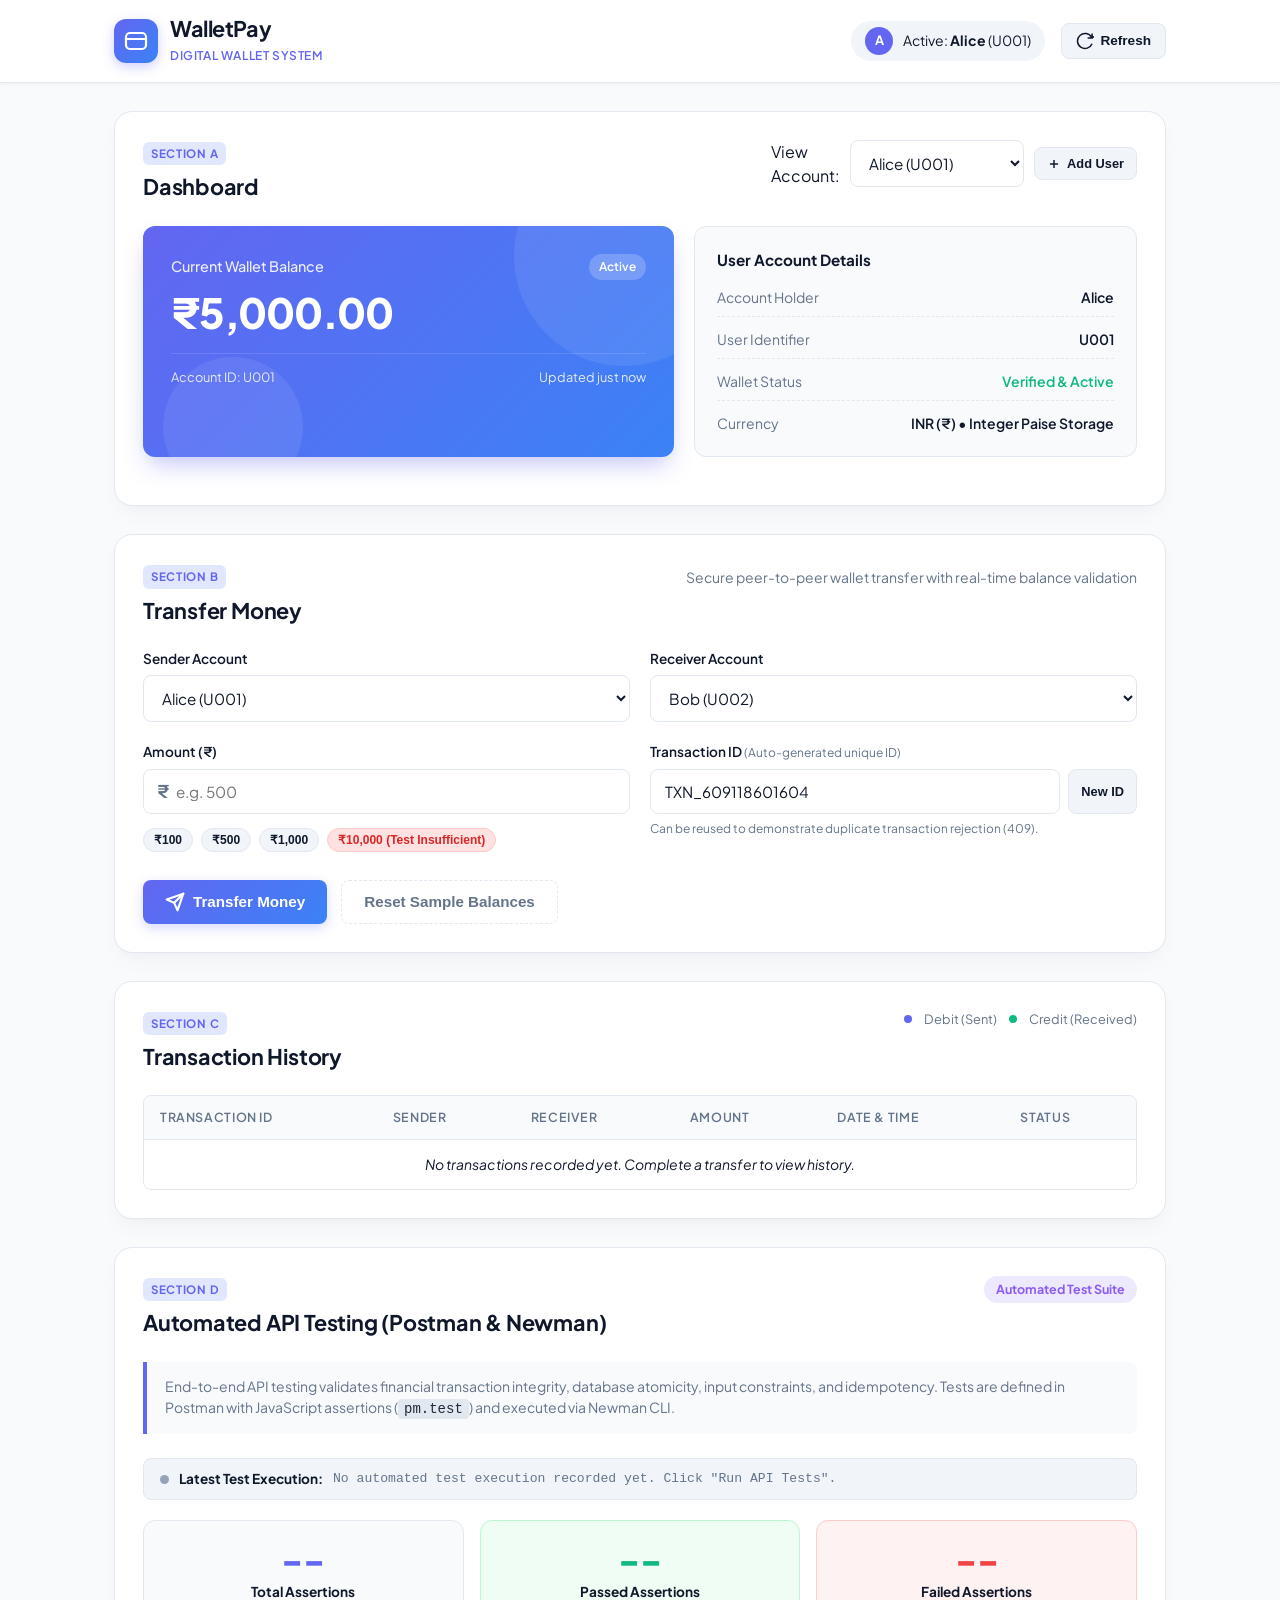
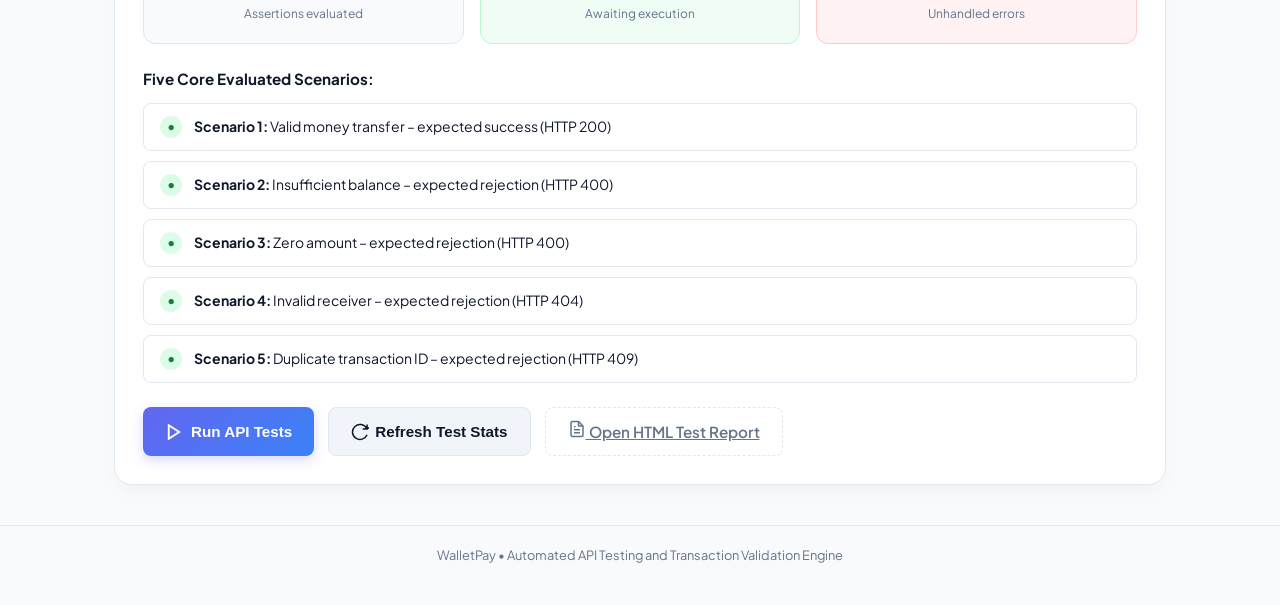
==== frontend/index.html @ a4b041ec "Initial commit: WalletPay Digital Wallet with Automated Postman API Testing" ====
<!DOCTYPE html>
<html lang="en">
<head>
  <meta charset="UTF-8">
  <meta name="viewport" content="width=device-width, initial-scale=1.0">
  <title>WalletPay — Digital Wallet & Money Transfer System</title>
  <link rel="stylesheet" href="style.css">
  <link rel="preconnect" href="https://fonts.googleapis.com">
  <link rel="preconnect" href="https://fonts.gstatic.com" crossorigin>
  <link href="https://fonts.googleapis.com/css2?family=Plus+Jakarta+Sans:wght@400;500;600;700&display=swap" rel="stylesheet">
</head>
<body>
  <!-- Header / Navigation -->
  <header class="app-header">
    <div class="header-container">
      <div class="brand">
        <div class="brand-icon">
          <svg width="24" height="24" viewBox="0 0 24 24" fill="none" stroke="currentColor" stroke-width="2.2" stroke-linecap="round" stroke-linejoin="round">
            <rect x="2" y="4" width="20" height="16" rx="4"></rect>
            <path d="M16 10h.01"></path>
            <path d="M2 10h20"></path>
          </svg>
        </div>
        <div class="brand-text">
          <span class="brand-title">WalletPay</span>
          <span class="brand-subtitle">Digital Wallet System</span>
        </div>
      </div>
      <div class="header-actions">
        <div class="active-user-badge">
          <span class="user-avatar" id="headerAvatar">A</span>
          <span class="user-greeting" id="headerGreeting">Active: <strong>Alice</strong> (U001)</span>
        </div>
        <button id="refreshBtn" class="btn-secondary btn-icon" title="Refresh Wallet Data">
          <svg width="18" height="18" viewBox="0 0 24 24" fill="none" stroke="currentColor" stroke-width="2">
            <path d="M21.5 2v6h-6M21.34 15.57a10 10 0 1 1-.57-8.38l5.67-1.19"/>
          </svg>
          Refresh
        </button>
      </div>
    </div>
  </header>

  <!-- Notification Banner -->
  <div id="notificationArea" class="notification-container"></div>

  <!-- Main Container -->
  <main class="main-layout">
    
    <!-- SECTION A: DASHBOARD -->
    <section class="section card dashboard-section">
      <div class="section-header">
        <div>
          <span class="section-tag">Section A</span>
          <h2 class="section-title">Dashboard</h2>
        </div>
        <div class="user-selector-wrapper">
          <label for="viewUserSelect">View Account:</label>
          <select id="viewUserSelect" class="form-select user-toggle">
            <option value="U001" selected>Alice (U001)</option>
            <option value="U002">Bob (U002)</option>
          </select>
          <button id="openAddUserBtn" class="btn-secondary btn-compact" title="Add New Wallet User">
            <svg width="14" height="14" viewBox="0 0 24 24" fill="none" stroke="currentColor" stroke-width="2.5"><line x1="12" y1="5" x2="12" y2="19"></line><line x1="5" y1="12" x2="19" y2="12"></line></svg>
            Add User
          </button>
        </div>
      </div>

      <div class="dashboard-grid">
        <!-- Balance Card -->
        <div class="balance-card">
          <div class="balance-card-bg-circle circle-1"></div>
          <div class="balance-card-bg-circle circle-2"></div>
          <div class="balance-card-content">
            <div class="balance-label-row">
              <span class="balance-label">Current Wallet Balance</span>
              <span class="balance-chip">Active</span>
            </div>
            <div class="balance-amount" id="currentBalanceDisplay">₹5,000.00</div>
            <div class="balance-footer">
              <span class="balance-account-id" id="accountNumberDisplay">Account ID: U001</span>
              <span class="balance-updated" id="lastUpdatedDisplay">Updated just now</span>
            </div>
          </div>
        </div>

        <!-- User Details Card -->
        <div class="user-details-card">
          <h3 class="card-subtitle">User Account Details</h3>
          <div class="details-list">
            <div class="detail-item">
              <span class="detail-label">Account Holder</span>
              <span class="detail-value" id="accountName">Alice</span>
            </div>
            <div class="detail-item">
              <span class="detail-label">User Identifier</span>
              <span class="detail-value" id="accountUserId">U001</span>
            </div>
            <div class="detail-item">
              <span class="detail-label">Wallet Status</span>
              <span class="detail-value status-active">Verified & Active</span>
            </div>
            <div class="detail-item">
              <span class="detail-label">Currency</span>
              <span class="detail-value">INR (₹) • Integer Paise Storage</span>
            </div>
          </div>
        </div>
      </div>

      <!-- Quick Summary Cards for Active Users (Dynamic) -->
      <div class="accounts-overview" id="accountsOverviewContainer">
        <!-- Rendered dynamically via JavaScript -->
      </div>
    </section>


    <!-- SECTION B: TRANSFER MONEY -->
    <section class="section card transfer-section">
      <div class="section-header">
        <div>
          <span class="section-tag">Section B</span>
          <h2 class="section-title">Transfer Money</h2>
        </div>
        <p class="section-description">Secure peer-to-peer wallet transfer with real-time balance validation</p>
      </div>

      <form id="transferForm" class="transfer-form">
        <div class="form-row two-cols">
          <!-- Sender Selection -->
          <div class="form-group">
            <label for="senderSelect" class="form-label">Sender Account</label>
            <select id="senderSelect" class="form-input" required>
              <option value="U001" selected>Alice (U001)</option>
              <option value="U002">Bob (U002)</option>
            </select>
          </div>

          <!-- Receiver Selection -->
          <div class="form-group">
            <label for="receiverSelect" class="form-label">Receiver Account</label>
            <select id="receiverSelect" class="form-input" required>
              <option value="U002" selected>Bob (U002)</option>
              <option value="U001">Alice (U001)</option>
              <option value="U999_INVALID">Invalid Receiver (U999 - Test Error)</option>
            </select>
          </div>
        </div>

        <div class="form-row two-cols">
          <!-- Amount Input -->
          <div class="form-group">
            <label for="transferAmount" class="form-label">Amount (₹)</label>
            <div class="input-with-prefix">
              <span class="input-prefix">₹</span>
              <input type="number" id="transferAmount" class="form-input" placeholder="e.g. 500" min="1" step="any" required>
            </div>
            <div class="quick-amounts">
              <button type="button" class="btn-chip" onclick="setTransferAmount(100)">₹100</button>
              <button type="button" class="btn-chip" onclick="setTransferAmount(500)">₹500</button>
              <button type="button" class="btn-chip" onclick="setTransferAmount(1000)">₹1,000</button>
              <button type="button" class="btn-chip btn-chip-danger" onclick="setTransferAmount(10000)">₹10,000 (Test Insufficient)</button>
            </div>
          </div>

          <!-- Transaction ID (Auto-Generated) -->
          <div class="form-group">
            <label for="transactionIdInput" class="form-label">
              Transaction ID 
              <span class="label-hint">(Auto-generated unique ID)</span>
            </label>
            <div class="input-with-button">
              <input type="text" id="transactionIdInput" class="form-input" required>
              <button type="button" id="regenerateTxnBtn" class="btn-secondary btn-compact" title="Generate New Transaction ID">New ID</button>
            </div>
            <span class="field-help">Can be reused to demonstrate duplicate transaction rejection (409).</span>
          </div>
        </div>

        <div class="form-actions">
          <button type="submit" id="submitTransferBtn" class="btn-primary btn-large">
            <svg width="20" height="20" viewBox="0 0 24 24" fill="none" stroke="currentColor" stroke-width="2.5" stroke-linecap="round" stroke-linejoin="round">
              <line x1="22" y1="2" x2="11" y2="13"></line>
              <polygon points="22 2 15 22 11 13 2 9 22 2"></polygon>
            </svg>
            Transfer Money
          </button>
          <button type="button" id="resetDemoBtn" class="btn-outline btn-large" title="Restore sample balances">
            Reset Sample Balances
          </button>
        </div>
      </form>
    </section>


    <!-- SECTION C: TRANSACTION HISTORY -->
    <section class="section card history-section">
      <div class="section-header">
        <div>
          <span class="section-tag">Section C</span>
          <h2 class="section-title">Transaction History</h2>
        </div>
        <div class="table-legend">
          <span class="legend-dot dot-debit"></span> Debit (Sent)
          <span class="legend-dot dot-credit"></span> Credit (Received)
        </div>
      </div>

      <div class="table-container">
        <table class="history-table">
          <thead>
            <tr>
              <th>Transaction ID</th>
              <th>Sender</th>
              <th>Receiver</th>
              <th>Amount</th>
              <th>Date & Time</th>
              <th>Status</th>
            </tr>
          </thead>
          <tbody id="transactionTableBody">
            <tr>
              <td colspan="6" class="empty-state">No transactions recorded yet. Complete a transfer to view history.</td>
            </tr>
          </tbody>
        </table>
      </div>
    </section>


    <!-- SECTION D: API TESTING -->
    <section class="section card testing-section">
      <div class="section-header">
        <div>
          <span class="section-tag">Section D</span>
          <h2 class="section-title">Automated API Testing (Postman & Newman)</h2>
        </div>
        <span class="testing-badge">Automated Test Suite</span>
      </div>

      <div class="testing-explanation">
        <p>
          End-to-end API testing validates financial transaction integrity, database atomicity, input constraints, and idempotency. Tests are defined in Postman with JavaScript assertions (<code>pm.test</code>) and executed via Newman CLI.
        </p>
      </div>

      <!-- Latest Execution Timestamp & Status -->
      <div class="latest-execution-bar" id="latestExecutionBanner">
        <span class="exec-dot"></span>
        <span class="exec-label">Latest Test Execution:</span>
        <span id="latestExecutionTime" class="exec-time">No test execution recorded yet</span>
      </div>

      <div class="test-stats-grid">
        <div class="stat-card total-card">
          <div class="stat-number" id="testTotalCount">--</div>
          <div class="stat-label">Total Assertions</div>
          <div class="stat-subtext">Assertions evaluated</div>
        </div>
        <div class="stat-card passed-card">
          <div class="stat-number" id="testPassedCount">--</div>
          <div class="stat-label">Passed Assertions</div>
          <div class="stat-subtext" id="passRateSubtext">Awaiting execution</div>
        </div>
        <div class="stat-card failed-card">
          <div class="stat-number" id="testFailedCount">--</div>
          <div class="stat-label">Failed Assertions</div>
          <div class="stat-subtext">Unhandled errors</div>
        </div>
      </div>

      <div class="test-scenarios-list">
        <h4 class="list-heading">Five Core Evaluated Scenarios:</h4>
        <div class="scenarios-grid" id="scenariosContainer">
          <div class="scenario-item" id="scenarioCard1">
            <span class="scenario-status-icon" id="scenarioIcon1">•</span>
            <div class="scenario-text">
              <strong>Scenario 1:</strong> Valid money transfer – expected success (HTTP 200)
            </div>
          </div>
          <div class="scenario-item" id="scenarioCard2">
            <span class="scenario-status-icon" id="scenarioIcon2">•</span>
            <div class="scenario-text">
              <strong>Scenario 2:</strong> Insufficient balance – expected rejection (HTTP 400)
            </div>
          </div>
          <div class="scenario-item" id="scenarioCard3">
            <span class="scenario-status-icon" id="scenarioIcon3">•</span>
            <div class="scenario-text">
              <strong>Scenario 3:</strong> Zero amount – expected rejection (HTTP 400)
            </div>
          </div>
          <div class="scenario-item" id="scenarioCard4">
            <span class="scenario-status-icon" id="scenarioIcon4">•</span>
            <div class="scenario-text">
              <strong>Scenario 4:</strong> Invalid receiver – expected rejection (HTTP 404)
            </div>
          </div>
          <div class="scenario-item" id="scenarioCard5">
            <span class="scenario-status-icon" id="scenarioIcon5">•</span>
            <div class="scenario-text">
              <strong>Scenario 5:</strong> Duplicate transaction ID – expected rejection (HTTP 409)
            </div>
          </div>
        </div>
      </div>

      <div class="testing-actions">
        <button id="runTestsBtn" class="btn-primary btn-large">
          <svg width="18" height="18" viewBox="0 0 24 24" fill="none" stroke="currentColor" stroke-width="2.5">
            <polygon points="5 3 19 12 5 21 5 3"></polygon>
          </svg>
          Run API Tests
        </button>
        <button id="refreshTestStatsBtn" class="btn-secondary btn-large">
          <svg width="18" height="18" viewBox="0 0 24 24" fill="none" stroke="currentColor" stroke-width="2">
            <path d="M21.5 2v6h-6M21.34 15.57a10 10 0 1 1-.57-8.38l5.67-1.19"/>
          </svg>
          Refresh Test Stats
        </button>
        <a id="viewReportLink" href="/reports/postman_test_report.html" target="_blank" class="btn-outline btn-large">
          <svg width="18" height="18" viewBox="0 0 24 24" fill="none" stroke="currentColor" stroke-width="2">
            <path d="M14 2H6a2 2 0 0 0-2 2v16a2 2 0 0 0 2 2h12a2 2 0 0 0 2-2V8z"></path>
            <polyline points="14 2 14 8 20 8"></polyline>
            <line x1="16" y1="13" x2="8" y2="13"></line>
            <line x1="16" y1="17" x2="8" y2="17"></line>
            <polyline points="10 9 9 9 8 9"></polyline>
          </svg>
          Open HTML Test Report
        </a>
      </div>
    </section>

  </main>

  <!-- Modal: Add New Wallet User -->
  <div id="addUserModal" class="modal-overlay hidden">
    <div class="modal-card">
      <div class="modal-header">
        <h3 class="modal-title">Create New Wallet User</h3>
        <button id="closeAddUserModal" class="modal-close">&times;</button>
      </div>
      <form id="addUserForm" class="modal-form">
        <div class="form-group">
          <label for="newUserName" class="form-label">Account Holder Name</label>
          <input type="text" id="newUserName" class="form-input" placeholder="e.g. Charlie" required>
        </div>
        <div class="form-group">
          <label for="newUserBalance" class="form-label">Initial Balance (₹)</label>
          <div class="input-with-prefix">
            <span class="input-prefix">₹</span>
            <input type="number" id="newUserBalance" class="form-input" placeholder="e.g. 3000" min="0" step="any" required>
          </div>
        </div>
        <div class="form-group">
          <label for="newUserId" class="form-label">User Identifier <span class="label-hint">(Optional, e.g. U003)</span></label>
          <input type="text" id="newUserId" class="form-input" placeholder="Leave blank to auto-generate (e.g. U003)">
        </div>
        <div class="modal-actions">
          <button type="submit" id="submitAddUserBtn" class="btn-primary btn-large">Create Wallet</button>
          <button type="button" id="cancelAddUserBtn" class="btn-secondary btn-large">Cancel</button>
        </div>
      </form>
    </div>
  </div>

  <!-- Footer -->
  <footer class="app-footer">
    <div class="footer-container">
      <p>WalletPay • Automated API Testing and Transaction Validation Engine</p>
    </div>
  </footer>

  <script src="script.js"></script>
</body>
</html>
---- frontend/style.css ----
/* ==========================================================================
   WalletPay — Modern Digital Wallet Dashboard Styles
   Clean white background, purple & blue accents, rounded cards, subtle shadows
   ========================================================================== */

:root {
  --bg-body: #f8fafc;
  --bg-card: #ffffff;
  --primary: #6366f1;          /* Indigo/Purple accent */
  --primary-hover: #4f46e5;
  --primary-light: #e0e7ff;
  --primary-gradient: linear-gradient(135deg, #6366f1 0%, #3b82f6 100%);
  --accent-purple: #8b5cf6;
  --accent-blue: #3b82f6;
  --text-main: #0f172a;
  --text-muted: #64748b;
  --text-sub: #94a3b8;
  --border-color: #e2e8f0;
  --success: #10b981;
  --success-light: #ecfdf5;
  --danger: #ef4444;
  --danger-light: #fef2f2;
  --warning: #f59e0b;
  --radius-lg: 18px;
  --radius-md: 12px;
  --radius-sm: 8px;
  --shadow-sm: 0 1px 3px rgba(0, 0, 0, 0.05);
  --shadow-card: 0 10px 25px -5px rgba(15, 23, 42, 0.04), 0 8px 10px -6px rgba(15, 23, 42, 0.02);
  --shadow-hover: 0 20px 30px -10px rgba(99, 102, 241, 0.12);
  --font-family: 'Plus Jakarta Sans', system-ui, -apple-system, BlinkMacSystemFont, "Segoe UI", Roboto, sans-serif;
}

* {
  margin: 0;
  padding: 0;
  box-sizing: border-box;
}

body {
  font-family: var(--font-family);
  background-color: var(--bg-body);
  color: var(--text-main);
  line-height: 1.5;
  -webkit-font-smoothing: antialiased;
  padding-bottom: 40px;
}

/* Header */
.app-header {
  background: var(--bg-card);
  border-bottom: 1px solid var(--border-color);
  position: sticky;
  top: 0;
  z-index: 100;
  box-shadow: var(--shadow-sm);
}

.header-container {
  max-width: 1100px;
  margin: 0 auto;
  padding: 16px 24px;
  display: flex;
  align-items: center;
  justify-content: space-between;
}

.brand {
  display: flex;
  align-items: center;
  gap: 12px;
}

.brand-icon {
  width: 44px;
  height: 44px;
  background: var(--primary-gradient);
  color: #ffffff;
  border-radius: var(--radius-md);
  display: flex;
  align-items: center;
  justify-content: center;
  box-shadow: 0 4px 12px rgba(99, 102, 241, 0.3);
}

.brand-title {
  font-size: 1.35rem;
  font-weight: 700;
  color: var(--text-main);
  letter-spacing: -0.02em;
  display: block;
  line-height: 1.2;
}

.brand-subtitle {
  font-size: 0.75rem;
  font-weight: 600;
  text-transform: uppercase;
  letter-spacing: 0.05em;
  color: var(--primary);
}

.header-actions {
  display: flex;
  align-items: center;
  gap: 16px;
}

.active-user-badge {
  display: flex;
  align-items: center;
  gap: 10px;
  background: #f1f5f9;
  padding: 6px 14px;
  border-radius: 9999px;
  font-size: 0.875rem;
}

.user-avatar {
  width: 28px;
  height: 28px;
  border-radius: 50%;
  background: var(--primary);
  color: white;
  display: flex;
  align-items: center;
  justify-content: center;
  font-weight: 700;
  font-size: 0.8rem;
}

/* Main Layout */
.main-layout {
  max-width: 1100px;
  margin: 28px auto;
  padding: 0 24px;
  display: flex;
  flex-direction: column;
  gap: 28px;
}

/* Card Container */
.card {
  background: var(--bg-card);
  border-radius: var(--radius-lg);
  border: 1px solid var(--border-color);
  box-shadow: var(--shadow-card);
  padding: 28px;
  transition: transform 0.2s ease, box-shadow 0.2s ease;
}

.card:hover {
  box-shadow: var(--shadow-hover);
}

/* Section Header */
.section-header {
  display: flex;
  align-items: flex-start;
  justify-content: space-between;
  margin-bottom: 22px;
  flex-wrap: wrap;
  gap: 12px;
}

.section-tag {
  display: inline-block;
  font-size: 0.72rem;
  font-weight: 700;
  text-transform: uppercase;
  letter-spacing: 0.06em;
  color: var(--primary);
  background: var(--primary-light);
  padding: 3px 8px;
  border-radius: 6px;
  margin-bottom: 6px;
}

.section-title {
  font-size: 1.35rem;
  font-weight: 700;
  color: var(--text-main);
  letter-spacing: -0.01em;
}

.section-description {
  font-size: 0.875rem;
  color: var(--text-muted);
  margin-top: 4px;
}

/* Section A: Dashboard Styles */
.dashboard-grid {
  display: grid;
  grid-template-columns: 1.2fr 1fr;
  gap: 20px;
  margin-bottom: 20px;
}

.balance-card {
  background: var(--primary-gradient);
  color: white;
  border-radius: var(--radius-md);
  padding: 28px;
  position: relative;
  overflow: hidden;
  box-shadow: 0 12px 24px -6px rgba(99, 102, 241, 0.4);
}

.balance-card-bg-circle {
  position: absolute;
  border-radius: 50%;
  background: rgba(255, 255, 255, 0.08);
  pointer-events: none;
}

.circle-1 {
  width: 220px;
  height: 220px;
  top: -80px;
  right: -60px;
}

.circle-2 {
  width: 140px;
  height: 140px;
  bottom: -40px;
  left: 20px;
}

.balance-card-content {
  position: relative;
  z-index: 1;
}

.balance-label-row {
  display: flex;
  align-items: center;
  justify-content: space-between;
  margin-bottom: 12px;
}

.balance-label {
  font-size: 0.9rem;
  font-weight: 500;
  opacity: 0.9;
}

.balance-chip {
  background: rgba(255, 255, 255, 0.2);
  padding: 4px 10px;
  border-radius: 9999px;
  font-size: 0.75rem;
  font-weight: 600;
}

.balance-amount {
  font-size: 2.6rem;
  font-weight: 800;
  letter-spacing: -0.03em;
  margin-bottom: 20px;
  line-height: 1;
}

.balance-footer {
  display: flex;
  justify-content: space-between;
  align-items: center;
  font-size: 0.8rem;
  opacity: 0.85;
  border-top: 1px solid rgba(255, 255, 255, 0.15);
  padding-top: 14px;
}

.user-details-card {
  background: #f8fafc;
  border: 1px solid var(--border-color);
  border-radius: var(--radius-md);
  padding: 22px;
}

.card-subtitle {
  font-size: 0.95rem;
  font-weight: 700;
  color: var(--text-main);
  margin-bottom: 16px;
}

.details-list {
  display: flex;
  flex-direction: column;
  gap: 12px;
}

.detail-item {
  display: flex;
  justify-content: space-between;
  align-items: center;
  padding-bottom: 8px;
  border-bottom: 1px dashed var(--border-color);
  font-size: 0.875rem;
}

.detail-item:last-child {
  border-bottom: none;
  padding-bottom: 0;
}

.detail-label {
  color: var(--text-muted);
}

.detail-value {
  font-weight: 600;
  color: var(--text-main);
}

.status-active {
  color: var(--success);
}

/* Account Overview Pills */
.accounts-overview {
  display: grid;
  grid-template-columns: 1fr 1fr;
  gap: 16px;
}

.account-pill-card {
  display: flex;
  align-items: center;
  gap: 14px;
  padding: 14px 18px;
  border: 1px solid var(--border-color);
  border-radius: var(--radius-md);
  cursor: pointer;
  transition: all 0.2s ease;
  background: #ffffff;
}

.account-pill-card:hover {
  border-color: var(--primary);
  background: #faf5ff;
}

.account-pill-card.active {
  border-color: var(--primary);
  background: #f5f3ff;
  box-shadow: 0 0 0 2px var(--primary-light);
}

.pill-avatar {
  width: 40px;
  height: 40px;
  border-radius: 50%;
  background: var(--primary);
  color: white;
  display: flex;
  align-items: center;
  justify-content: center;
  font-weight: 700;
  font-size: 1rem;
}

.pill-avatar.avatar-blue {
  background: var(--accent-blue);
}

.pill-info {
  display: flex;
  flex-direction: column;
}

.pill-name {
  font-size: 0.85rem;
  color: var(--text-muted);
  font-weight: 500;
}

.pill-balance {
  font-size: 1.1rem;
  font-weight: 700;
  color: var(--text-main);
}

/* Section B: Transfer Form */
.transfer-form {
  display: flex;
  flex-direction: column;
  gap: 20px;
}

.form-row {
  display: grid;
  gap: 20px;
}

.form-row.two-cols {
  grid-template-columns: 1fr 1fr;
}

.form-group {
  display: flex;
  flex-direction: column;
  gap: 6px;
}

.form-label {
  font-size: 0.85rem;
  font-weight: 600;
  color: var(--text-main);
}

.label-hint {
  font-weight: 400;
  color: var(--text-muted);
  font-size: 0.75rem;
}

.form-input, .form-select {
  width: 100%;
  padding: 12px 14px;
  border: 1px solid var(--border-color);
  border-radius: var(--radius-sm);
  font-family: inherit;
  font-size: 0.95rem;
  color: var(--text-main);
  background: #ffffff;
  transition: border-color 0.15s ease, box-shadow 0.15s ease;
}

.form-input:focus, .form-select:focus {
  outline: none;
  border-color: var(--primary);
  box-shadow: 0 0 0 3px var(--primary-light);
}

.input-with-prefix {
  position: relative;
  display: flex;
  align-items: center;
}

.input-prefix {
  position: absolute;
  left: 14px;
  font-weight: 700;
  color: var(--text-muted);
  font-size: 1.1rem;
  pointer-events: none;
}

.input-with-prefix .form-input {
  padding-left: 32px;
}

.quick-amounts {
  display: flex;
  gap: 8px;
  margin-top: 8px;
  flex-wrap: wrap;
}

.btn-chip {
  background: #f1f5f9;
  border: 1px solid var(--border-color);
  border-radius: 9999px;
  padding: 4px 10px;
  font-size: 0.75rem;
  font-weight: 600;
  cursor: pointer;
  color: var(--text-main);
  transition: all 0.15s ease;
}

.btn-chip:hover {
  background: var(--primary-light);
  color: var(--primary-hover);
  border-color: var(--primary);
}

.btn-chip-danger {
  color: #dc2626;
  background: #fee2e2;
  border-color: #fecaca;
}

.btn-chip-danger:hover {
  background: #fca5a5;
  color: #991b1b;
}

.input-with-button {
  display: flex;
  gap: 8px;
}

.field-help {
  font-size: 0.75rem;
  color: var(--text-muted);
}

.form-actions {
  display: flex;
  gap: 14px;
  margin-top: 8px;
}

/* Buttons */
.btn-primary {
  background: var(--primary-gradient);
  color: white;
  border: none;
  border-radius: var(--radius-sm);
  font-weight: 600;
  font-size: 0.95rem;
  cursor: pointer;
  display: inline-flex;
  align-items: center;
  justify-content: center;
  gap: 8px;
  transition: all 0.2s ease;
  box-shadow: 0 4px 12px rgba(99, 102, 241, 0.25);
}

.btn-primary:hover {
  background: linear-gradient(135deg, #4f46e5 0%, #2563eb 100%);
  box-shadow: 0 6px 16px rgba(99, 102, 241, 0.35);
  transform: translateY(-1px);
}

.btn-primary:active {
  transform: translateY(0);
}

.btn-secondary {
  background: #f1f5f9;
  color: var(--text-main);
  border: 1px solid var(--border-color);
  border-radius: var(--radius-sm);
  font-weight: 600;
  cursor: pointer;
  display: inline-flex;
  align-items: center;
  justify-content: center;
  gap: 6px;
  transition: all 0.15s ease;
}

.btn-secondary:hover {
  background: #e2e8f0;
}

.btn-outline {
  background: transparent;
  color: var(--text-muted);
  border: 1px dashed var(--border-color);
  border-radius: var(--radius-sm);
  font-weight: 600;
  cursor: pointer;
  transition: all 0.15s ease;
}

.btn-outline:hover {
  border-color: var(--danger);
  color: var(--danger);
  background: var(--danger-light);
}

.btn-large {
  padding: 12px 22px;
  font-size: 0.95rem;
}

.btn-compact {
  padding: 8px 12px;
  font-size: 0.8rem;
  white-space: nowrap;
}

.btn-icon {
  padding: 8px 14px;
  font-size: 0.85rem;
}

/* Notifications */
.notification-container {
  max-width: 1100px;
  margin: 16px auto 0;
  padding: 0 24px;
}

.alert {
  padding: 14px 18px;
  border-radius: var(--radius-sm);
  margin-bottom: 12px;
  font-size: 0.9rem;
  display: flex;
  align-items: center;
  justify-content: space-between;
  animation: slideDown 0.25s ease;
}

@keyframes slideDown {
  from { opacity: 0; transform: translateY(-8px); }
  to { opacity: 1; transform: translateY(0); }
}

.alert-success {
  background: var(--success-light);
  color: #065f46;
  border: 1px solid #a7f3d0;
}

.alert-error {
  background: var(--danger-light);
  color: #991b1b;
  border: 1px solid #fecaca;
}

.alert-close {
  background: transparent;
  border: none;
  font-size: 1.2rem;
  cursor: pointer;
  color: inherit;
  opacity: 0.7;
}

.alert-close:hover {
  opacity: 1;
}

/* Section C: History Table */
.table-legend {
  font-size: 0.8rem;
  color: var(--text-muted);
  display: flex;
  align-items: center;
  gap: 12px;
}

.legend-dot {
  display: inline-block;
  width: 8px;
  height: 8px;
  border-radius: 50%;
}

.dot-debit {
  background: #6366f1;
}

.dot-credit {
  background: #10b981;
}

.table-container {
  overflow-x: auto;
  border: 1px solid var(--border-color);
  border-radius: var(--radius-sm);
}

.history-table {
  width: 100%;
  border-collapse: collapse;
  text-align: left;
  font-size: 0.875rem;
}

.history-table th {
  background: #f8fafc;
  padding: 12px 16px;
  font-weight: 600;
  color: var(--text-muted);
  font-size: 0.78rem;
  text-transform: uppercase;
  letter-spacing: 0.05em;
  border-bottom: 1px solid var(--border-color);
}

.history-table td {
  padding: 14px 16px;
  border-bottom: 1px solid var(--border-color);
  color: var(--text-main);
}

.history-table tr:last-child td {
  border-bottom: none;
}

.history-table tr:hover {
  background: #fafafa;
}

.txn-id-code {
  font-family: monospace;
  font-size: 0.8rem;
  background: #f1f5f9;
  padding: 3px 6px;
  border-radius: 4px;
  color: var(--text-main);
}

.amount-debit {
  font-weight: 700;
  color: #4f46e5;
}

.amount-credit {
  font-weight: 700;
  color: var(--success);
}

.badge-status {
  display: inline-block;
  padding: 3px 8px;
  border-radius: 9999px;
  font-size: 0.72rem;
  font-weight: 700;
}

.badge-success {
  background: var(--success-light);
  color: #047857;
}

.badge-failed {
  background: var(--danger-light);
  color: #b91c1c;
}

.empty-state {
  text-align: center;
  color: var(--text-muted);
  padding: 32px 16px;
  font-style: italic;
}

/* Section D: API Testing */
.testing-badge {
  background: #ede9fe;
  color: var(--accent-purple);
  padding: 4px 12px;
  border-radius: 9999px;
  font-size: 0.78rem;
  font-weight: 700;
}

.testing-explanation {
  background: #f8fafc;
  border-left: 4px solid var(--primary);
  padding: 14px 18px;
  border-radius: 0 var(--radius-sm) var(--radius-sm) 0;
  font-size: 0.875rem;
  color: var(--text-muted);
  margin-bottom: 24px;
}

.testing-explanation code {
  background: #e2e8f0;
  padding: 2px 6px;
  border-radius: 4px;
  font-family: monospace;
  color: #1e293b;
}

/* Latest Execution Bar */
.latest-execution-bar {
  display: flex;
  align-items: center;
  gap: 10px;
  background: #f1f5f9;
  border: 1px solid var(--border-color);
  padding: 10px 16px;
  border-radius: var(--radius-sm);
  margin-bottom: 20px;
  font-size: 0.85rem;
}

.exec-dot {
  width: 9px;
  height: 9px;
  border-radius: 50%;
  background: var(--success);
  display: inline-block;
  box-shadow: 0 0 0 3px rgba(16, 185, 129, 0.2);
}

.exec-dot.exec-dot-idle {
  background: var(--text-sub);
  box-shadow: none;
}

.exec-dot.exec-dot-failed {
  background: var(--danger);
  box-shadow: 0 0 0 3px rgba(239, 68, 68, 0.2);
}

.spinner {
  animation: spin 0.8s linear infinite;
}

@keyframes spin {
  100% { transform: rotate(360deg); }
}

.exec-label {
  font-weight: 700;
  color: var(--text-main);
}

.exec-time {
  color: var(--text-muted);
  font-family: monospace;
  font-size: 0.82rem;
}

.test-stats-grid {
  display: grid;
  grid-template-columns: repeat(3, 1fr);
  gap: 16px;
  margin-bottom: 24px;
}

.stat-card {
  padding: 20px;
  border-radius: var(--radius-md);
  border: 1px solid var(--border-color);
  text-align: center;
}

.total-card {
  background: #f8fafc;
}

.passed-card {
  background: #f0fdf4;
  border-color: #bbf7d0;
}

.failed-card {
  background: #fef2f2;
  border-color: #fecaca;
}

.stat-number {
  font-size: 2.2rem;
  font-weight: 800;
  line-height: 1;
  margin-bottom: 6px;
}

.total-card .stat-number {
  color: var(--primary);
}

.passed-card .stat-number {
  color: var(--success);
}

.failed-card .stat-number {
  color: var(--danger);
}

.stat-label {
  font-size: 0.85rem;
  font-weight: 700;
  color: var(--text-main);
}

.stat-subtext {
  font-size: 0.75rem;
  color: var(--text-muted);
  margin-top: 2px;
}

.test-scenarios-list {
  margin-bottom: 24px;
}

.list-heading {
  font-size: 0.95rem;
  font-weight: 700;
  margin-bottom: 12px;
}

.scenarios-grid {
  display: flex;
  flex-direction: column;
  gap: 10px;
}

.scenario-item {
  display: flex;
  align-items: center;
  gap: 12px;
  padding: 12px 16px;
  border-radius: var(--radius-sm);
  background: #ffffff;
  border: 1px solid var(--border-color);
  font-size: 0.875rem;
}

.scenario-item.passed {
  border-left: 4px solid var(--success);
}

.scenario-item.failed {
  border-left: 4px solid var(--danger);
  background: #fef2f2;
}

.scenario-status-icon {
  width: 22px;
  height: 22px;
  border-radius: 50%;
  background: #dcfce7;
  color: #15803d;
  display: flex;
  align-items: center;
  justify-content: center;
  font-weight: bold;
  font-size: 0.8rem;
  flex-shrink: 0;
}

.scenario-status-icon.failed {
  background: #fee2e2;
  color: #b91c1c;
}

.testing-actions {
  display: flex;
  gap: 14px;
  flex-wrap: wrap;
}

/* Footer */
.app-footer {
  text-align: center;
  margin-top: 40px;
  padding-top: 20px;
  border-top: 1px solid var(--border-color);
  font-size: 0.8rem;
  color: var(--text-muted);
}

/* User Selector Wrapper */
.user-selector-wrapper {
  display: flex;
  align-items: center;
  gap: 10px;
}

/* Modal Overlay & Card */
.modal-overlay {
  position: fixed;
  top: 0;
  left: 0;
  right: 0;
  bottom: 0;
  background: rgba(15, 23, 42, 0.5);
  backdrop-filter: blur(4px);
  display: flex;
  align-items: center;
  justify-content: center;
  z-index: 1000;
  padding: 20px;
  animation: fadeIn 0.2s ease;
}

.modal-overlay.hidden {
  display: none;
}

@keyframes fadeIn {
  from { opacity: 0; }
  to { opacity: 1; }
}

.modal-card {
  background: #ffffff;
  border-radius: var(--radius-lg);
  padding: 28px;
  max-width: 440px;
  width: 100%;
  box-shadow: 0 20px 25px -5px rgba(0, 0, 0, 0.12), 0 10px 10px -5px rgba(0, 0, 0, 0.04);
  border: 1px solid var(--border-color);
}

.modal-header {
  display: flex;
  justify-content: space-between;
  align-items: center;
  margin-bottom: 20px;
}

.modal-title {
  font-size: 1.15rem;
  font-weight: 700;
  color: var(--text-main);
}

.modal-close {
  background: transparent;
  border: none;
  font-size: 1.5rem;
  color: var(--text-muted);
  cursor: pointer;
  line-height: 1;
}

.modal-close:hover {
  color: var(--text-main);
}

.modal-form {
  display: flex;
  flex-direction: column;
  gap: 16px;
}

.modal-actions {
  display: flex;
  gap: 12px;
  margin-top: 10px;
}

/* Responsive adjustments */
@media (max-width: 768px) {
  .dashboard-grid, .form-row.two-cols, .accounts-overview, .test-stats-grid {
    grid-template-columns: 1fr;
  }

  .header-container {
    flex-direction: column;
    align-items: flex-start;
    gap: 12px;
  }

  .header-actions {
    width: 100%;
    justify-content: space-between;
  }

  .form-actions, .testing-actions {
    flex-direction: column;
  }
}
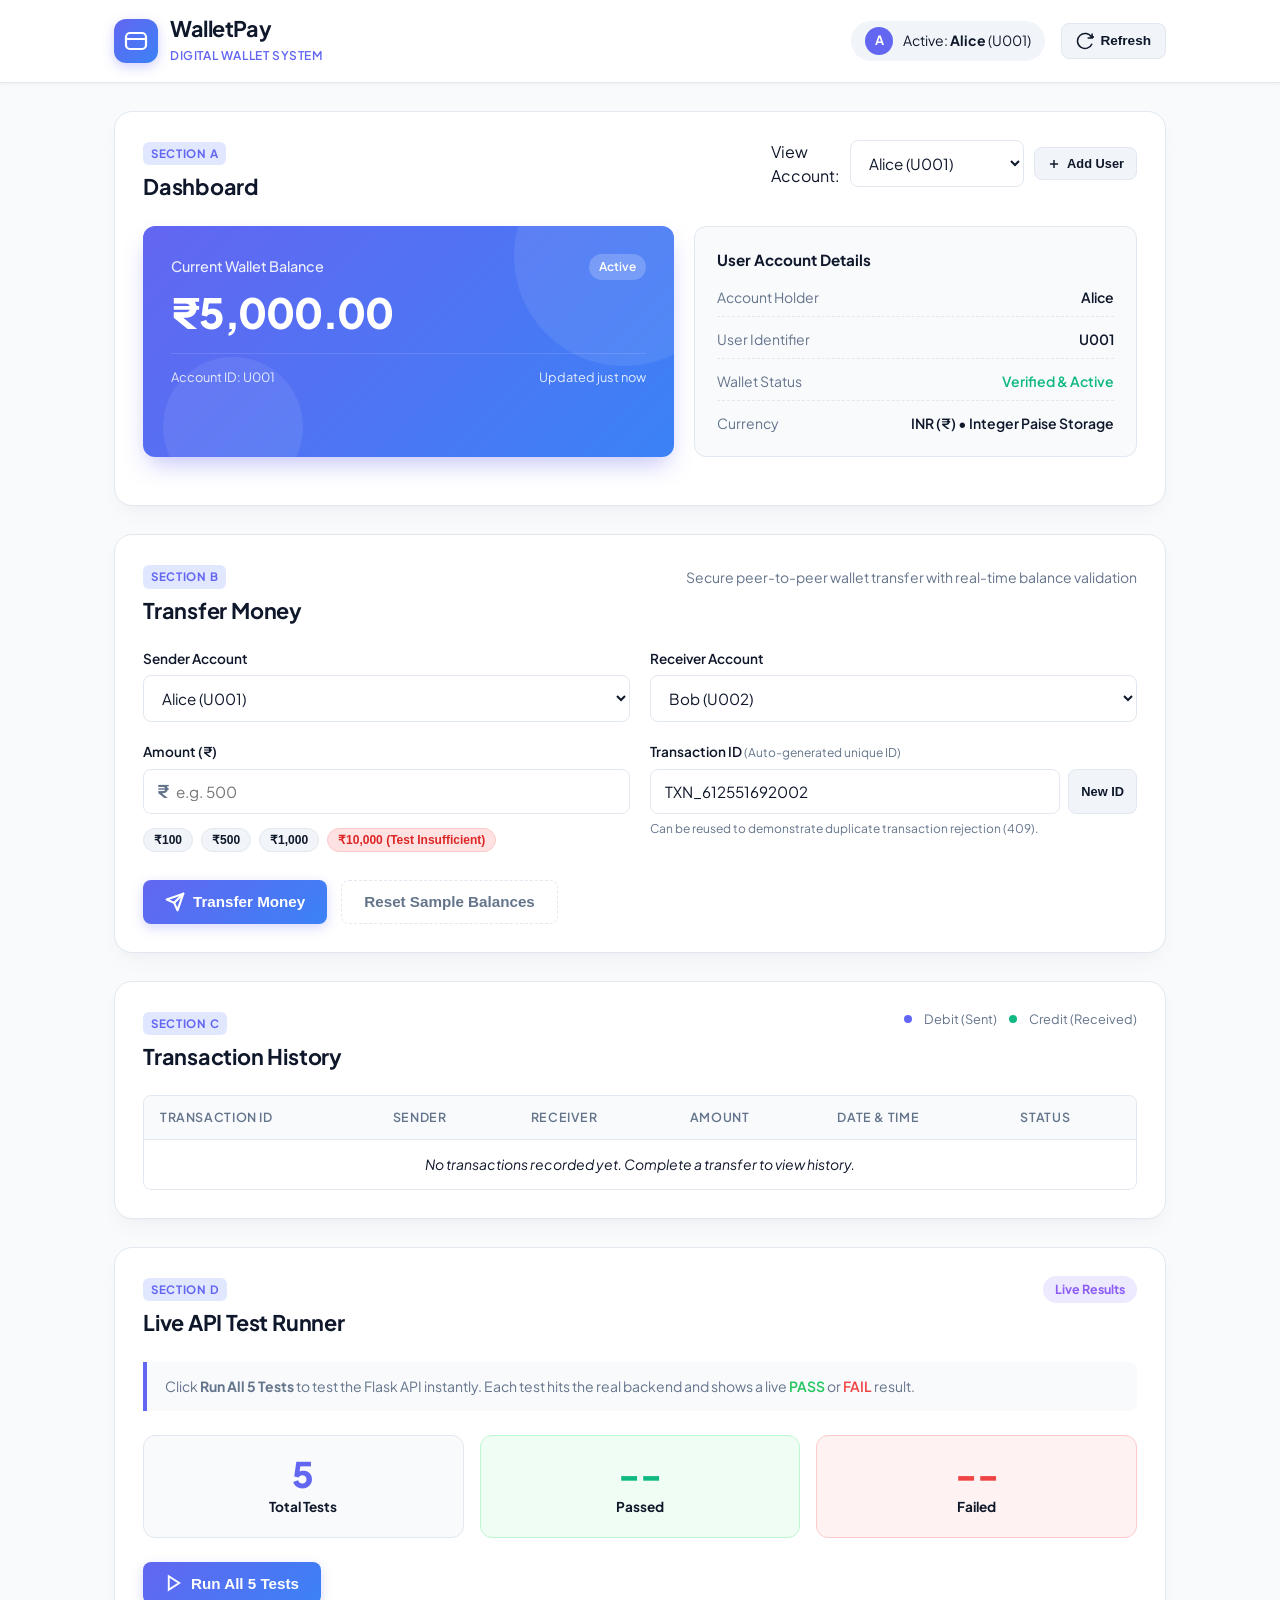
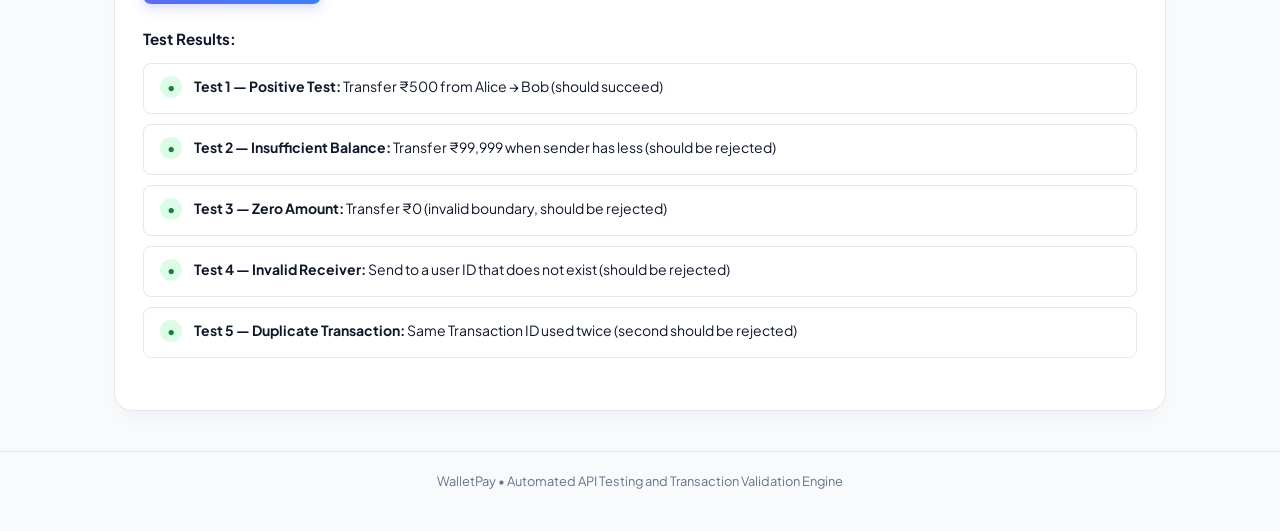
==== commit 23516738: "Fix: Replace static Newman report with live browser-based API test runner" ====
--- a/frontend/index.html
+++ b/frontend/index.html
@@ -234,101 +234,87 @@
       <div class="section-header">
         <div>
           <span class="section-tag">Section D</span>
-          <h2 class="section-title">Automated API Testing (Postman & Newman)</h2>
-        </div>
-        <span class="testing-badge">Automated Test Suite</span>
+          <h2 class="section-title">Live API Test Runner</h2>
+        </div>
+        <span class="testing-badge">Live Results</span>
       </div>
 
       <div class="testing-explanation">
         <p>
-          End-to-end API testing validates financial transaction integrity, database atomicity, input constraints, and idempotency. Tests are defined in Postman with JavaScript assertions (<code>pm.test</code>) and executed via Newman CLI.
+          Click <strong>Run All 5 Tests</strong> to test the Flask API instantly. Each test hits the real backend and shows a live <span style="color:#22c55e;font-weight:600;">PASS</span> or <span style="color:#ef4444;font-weight:600;">FAIL</span> result.
         </p>
-      </div>
-
-      <!-- Latest Execution Timestamp & Status -->
-      <div class="latest-execution-bar" id="latestExecutionBanner">
-        <span class="exec-dot"></span>
-        <span class="exec-label">Latest Test Execution:</span>
-        <span id="latestExecutionTime" class="exec-time">No test execution recorded yet</span>
       </div>
 
       <div class="test-stats-grid">
         <div class="stat-card total-card">
-          <div class="stat-number" id="testTotalCount">--</div>
-          <div class="stat-label">Total Assertions</div>
-          <div class="stat-subtext">Assertions evaluated</div>
+          <div class="stat-number" id="testTotalCount">5</div>
+          <div class="stat-label">Total Tests</div>
         </div>
         <div class="stat-card passed-card">
           <div class="stat-number" id="testPassedCount">--</div>
-          <div class="stat-label">Passed Assertions</div>
-          <div class="stat-subtext" id="passRateSubtext">Awaiting execution</div>
+          <div class="stat-label">Passed</div>
         </div>
         <div class="stat-card failed-card">
           <div class="stat-number" id="testFailedCount">--</div>
-          <div class="stat-label">Failed Assertions</div>
-          <div class="stat-subtext">Unhandled errors</div>
-        </div>
-      </div>
-
-      <div class="test-scenarios-list">
-        <h4 class="list-heading">Five Core Evaluated Scenarios:</h4>
-        <div class="scenarios-grid" id="scenariosContainer">
-          <div class="scenario-item" id="scenarioCard1">
-            <span class="scenario-status-icon" id="scenarioIcon1">•</span>
-            <div class="scenario-text">
-              <strong>Scenario 1:</strong> Valid money transfer – expected success (HTTP 200)
-            </div>
-          </div>
-          <div class="scenario-item" id="scenarioCard2">
-            <span class="scenario-status-icon" id="scenarioIcon2">•</span>
-            <div class="scenario-text">
-              <strong>Scenario 2:</strong> Insufficient balance – expected rejection (HTTP 400)
-            </div>
-          </div>
-          <div class="scenario-item" id="scenarioCard3">
-            <span class="scenario-status-icon" id="scenarioIcon3">•</span>
-            <div class="scenario-text">
-              <strong>Scenario 3:</strong> Zero amount – expected rejection (HTTP 400)
-            </div>
-          </div>
-          <div class="scenario-item" id="scenarioCard4">
-            <span class="scenario-status-icon" id="scenarioIcon4">•</span>
-            <div class="scenario-text">
-              <strong>Scenario 4:</strong> Invalid receiver – expected rejection (HTTP 404)
-            </div>
-          </div>
-          <div class="scenario-item" id="scenarioCard5">
-            <span class="scenario-status-icon" id="scenarioIcon5">•</span>
-            <div class="scenario-text">
-              <strong>Scenario 5:</strong> Duplicate transaction ID – expected rejection (HTTP 409)
-            </div>
-          </div>
-        </div>
-      </div>
-
-      <div class="testing-actions">
+          <div class="stat-label">Failed</div>
+        </div>
+      </div>
+
+      <div class="testing-actions" style="margin-bottom:24px;">
         <button id="runTestsBtn" class="btn-primary btn-large">
           <svg width="18" height="18" viewBox="0 0 24 24" fill="none" stroke="currentColor" stroke-width="2.5">
             <polygon points="5 3 19 12 5 21 5 3"></polygon>
           </svg>
-          Run API Tests
+          Run All 5 Tests
         </button>
-        <button id="refreshTestStatsBtn" class="btn-secondary btn-large">
-          <svg width="18" height="18" viewBox="0 0 24 24" fill="none" stroke="currentColor" stroke-width="2">
-            <path d="M21.5 2v6h-6M21.34 15.57a10 10 0 1 1-.57-8.38l5.67-1.19"/>
-          </svg>
-          Refresh Test Stats
-        </button>
-        <a id="viewReportLink" href="/reports/postman_test_report.html" target="_blank" class="btn-outline btn-large">
-          <svg width="18" height="18" viewBox="0 0 24 24" fill="none" stroke="currentColor" stroke-width="2">
-            <path d="M14 2H6a2 2 0 0 0-2 2v16a2 2 0 0 0 2 2h12a2 2 0 0 0 2-2V8z"></path>
-            <polyline points="14 2 14 8 20 8"></polyline>
-            <line x1="16" y1="13" x2="8" y2="13"></line>
-            <line x1="16" y1="17" x2="8" y2="17"></line>
-            <polyline points="10 9 9 9 8 9"></polyline>
-          </svg>
-          Open HTML Test Report
-        </a>
+        <span id="lastRunTime" style="font-size:13px;color:#888;align-self:center;"></span>
+      </div>
+
+      <div class="test-scenarios-list">
+        <h4 class="list-heading">Test Results:</h4>
+        <div class="scenarios-grid" id="scenariosContainer">
+
+          <div class="scenario-item" id="scenarioCard1">
+            <span class="scenario-status-icon" id="scenarioIcon1">&bull;</span>
+            <div class="scenario-text">
+              <strong>Test 1 &mdash; Positive Test:</strong> Transfer &#8377;500 from Alice &rarr; Bob (should succeed)
+              <div id="scenarioDetail1" class="scenario-detail"></div>
+            </div>
+          </div>
+
+          <div class="scenario-item" id="scenarioCard2">
+            <span class="scenario-status-icon" id="scenarioIcon2">&bull;</span>
+            <div class="scenario-text">
+              <strong>Test 2 &mdash; Insufficient Balance:</strong> Transfer &#8377;99,999 when sender has less (should be rejected)
+              <div id="scenarioDetail2" class="scenario-detail"></div>
+            </div>
+          </div>
+
+          <div class="scenario-item" id="scenarioCard3">
+            <span class="scenario-status-icon" id="scenarioIcon3">&bull;</span>
+            <div class="scenario-text">
+              <strong>Test 3 &mdash; Zero Amount:</strong> Transfer &#8377;0 (invalid boundary, should be rejected)
+              <div id="scenarioDetail3" class="scenario-detail"></div>
+            </div>
+          </div>
+
+          <div class="scenario-item" id="scenarioCard4">
+            <span class="scenario-status-icon" id="scenarioIcon4">&bull;</span>
+            <div class="scenario-text">
+              <strong>Test 4 &mdash; Invalid Receiver:</strong> Send to a user ID that does not exist (should be rejected)
+              <div id="scenarioDetail4" class="scenario-detail"></div>
+            </div>
+          </div>
+
+          <div class="scenario-item" id="scenarioCard5">
+            <span class="scenario-status-icon" id="scenarioIcon5">&bull;</span>
+            <div class="scenario-text">
+              <strong>Test 5 &mdash; Duplicate Transaction:</strong> Same Transaction ID used twice (second should be rejected)
+              <div id="scenarioDetail5" class="scenario-detail"></div>
+            </div>
+          </div>
+
+        </div>
       </div>
     </section>
 
--- a/frontend/style.css
+++ b/frontend/style.css
@@ -892,13 +892,20 @@
 
 .scenario-item {
   display: flex;
-  align-items: center;
+  align-items: flex-start;
   gap: 12px;
   padding: 12px 16px;
   border-radius: var(--radius-sm);
   background: #ffffff;
   border: 1px solid var(--border-color);
   font-size: 0.875rem;
+  transition: border-left 0.3s, background 0.3s;
+}
+
+.scenario-detail {
+  font-size: 12px;
+  margin-top: 4px;
+  color: #6b7280;
 }
 
 .scenario-item.passed {
